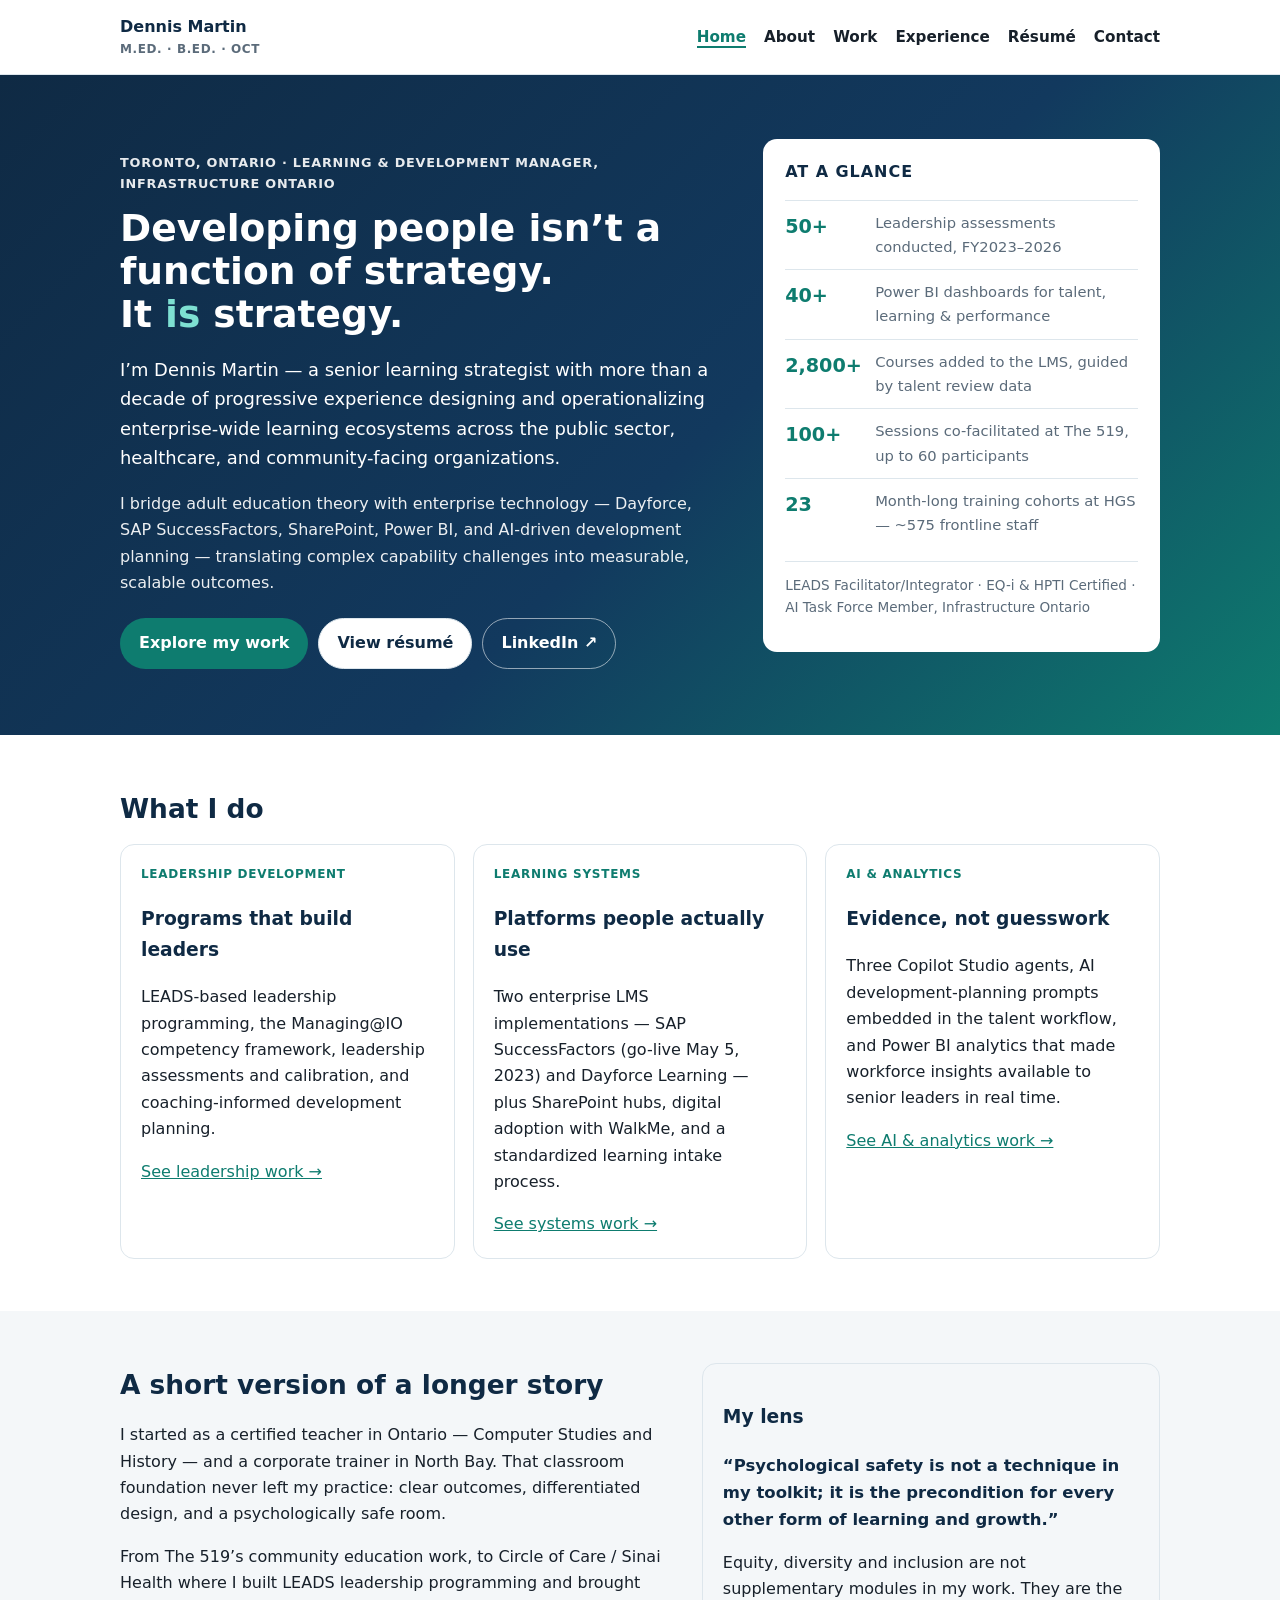
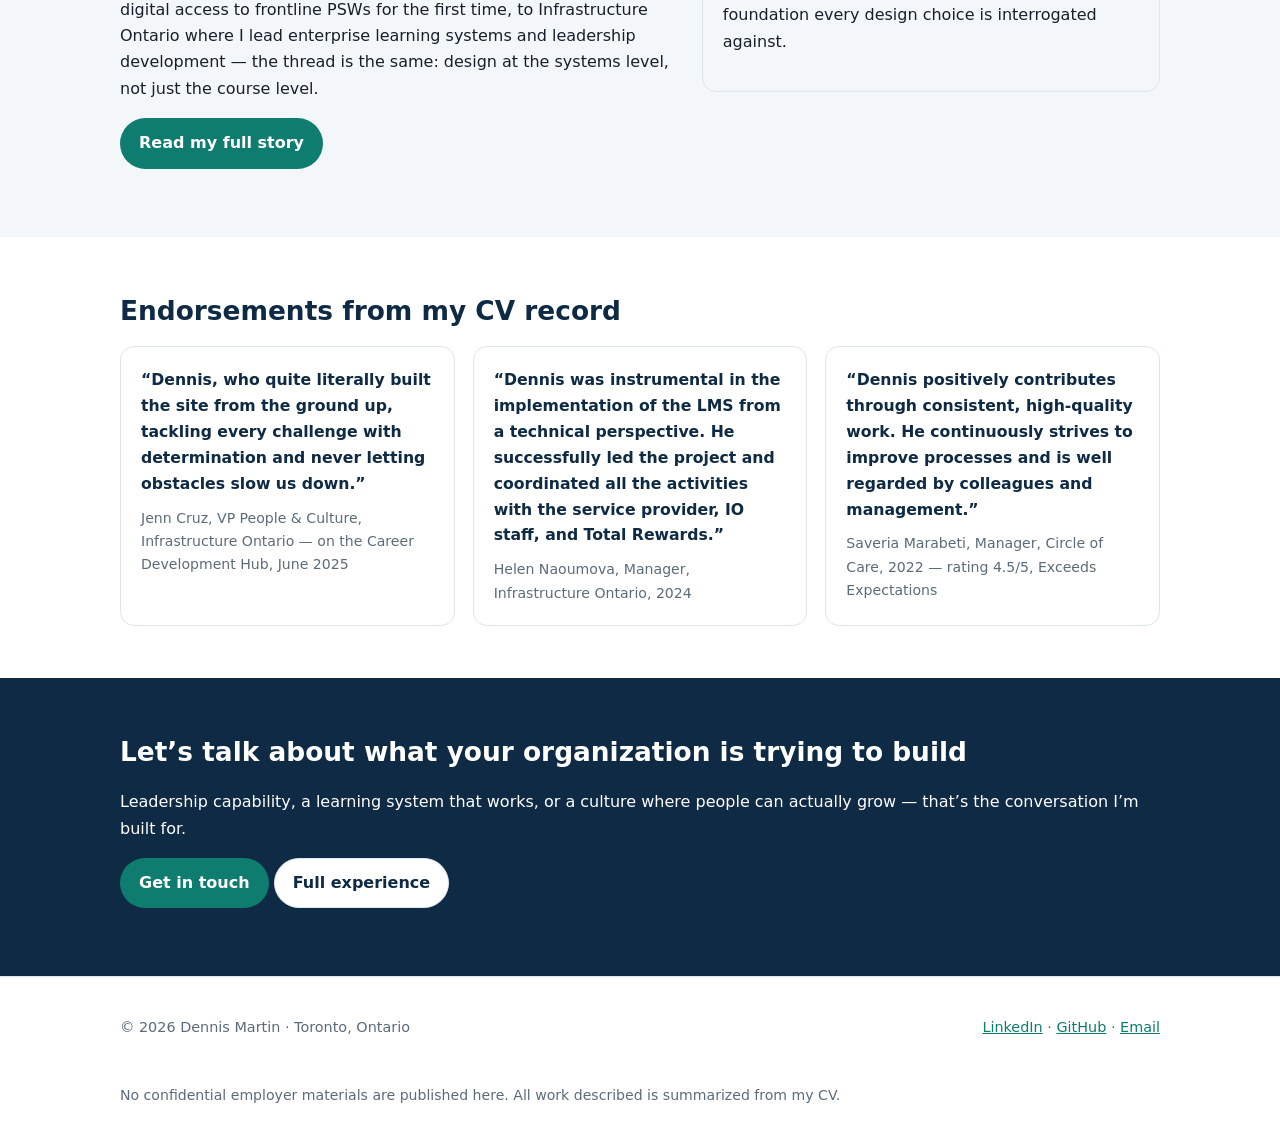
==== index.html @ 8f2740f2 "Publish portfolio v2 — full multi-page site" ====
<!DOCTYPE html><html lang="en-CA"><head><meta charset="UTF-8"><meta name="viewport" content="width=device-width, initial-scale=1"><title>Dennis Martin — Senior Learning Strategist | Toronto</title><meta name="description" content="Dennis Martin, M.Ed., B.Ed., OCT — Senior learning strategist in Toronto. Portfolio of enterprise learning, leadership, AI and analytics work."><link rel="stylesheet" href="styles.css"><link rel="icon" href="data:image/svg+xml,<svg xmlns='http://www.w3.org/2000/svg' viewBox='0 0 100 100'><rect width='100' height='100' rx='18' fill='%230f2a44'/><text x='50' y='68' font-size='52' text-anchor='middle' fill='white' font-family='Arial' font-weight='bold'>DM</text></svg>"><meta property="og:title" content="Dennis Martin — Senior Learning Strategist | Toronto"><meta property="og:description" content="Dennis Martin, M.Ed., B.Ed., OCT — Senior learning strategist in Toronto. Portfolio of enterprise learning, leadership, AI and analytics work."><meta property="og:type" content="website"></head><body><header class="site-header"><div class="container nav"><a class="brand" href="index.html">Dennis Martin <span>M.Ed. · B.Ed. · OCT</span></a><button class="menu-btn" aria-label="Toggle menu" onclick="document.body.classList.toggle('nav-open')">☰</button><nav aria-label="Main"><a href="index.html" class="active">Home</a><a href="about.html">About</a><a href="work.html">Work</a><a href="experience.html">Experience</a><a href="resume.html">Résumé</a><a href="contact.html">Contact</a></nav></div></header><main>
<section class="hero"><div class="container hero-grid"><div>
<p class="eyebrow">Toronto, Ontario · Learning & Development Manager, Infrastructure Ontario</p>
<h1>Developing people isn’t a function of strategy.<br>It <em>is</em> strategy.</h1>
<p class="lede">I’m Dennis Martin — a senior learning strategist with more than a decade of progressive experience designing and operationalizing enterprise-wide learning ecosystems across the public sector, healthcare, and community-facing organizations.</p>
<p class="lede2">I bridge adult education theory with enterprise technology — Dayforce, SAP SuccessFactors, SharePoint, Power BI, and AI-driven development planning — translating complex capability challenges into measurable, scalable outcomes.</p>
<div class="cta-row"><a class="btn primary" href="work.html">Explore my work</a><a class="btn light" href="resume.html">View résumé</a><a class="btn ghost" href="https://www.linkedin.com/in/dujms" target="_blank" rel="noopener">LinkedIn ↗</a></div>
</div>
<aside class="hero-card"><h2>At a glance</h2><ul class="stats">
<li><strong>50+</strong><span>Leadership assessments conducted, FY2023–2026</span></li>
<li><strong>40+</strong><span>Power BI dashboards for talent, learning &amp; performance</span></li>
<li><strong>2,800+</strong><span>Courses added to the LMS, guided by talent review data</span></li>
<li><strong>100+</strong><span>Sessions co-facilitated at The 519, up to 60 participants</span></li>
<li><strong>23</strong><span>Month-long training cohorts at HGS — ~575 frontline staff</span></li>
</ul><p class="card-foot">LEADS Facilitator/Integrator · EQ-i &amp; HPTI Certified · AI Task Force Member, Infrastructure Ontario</p></aside>
</div></section>

<section class="section"><div class="container">
<h2>What I do</h2><div class="grid cards">
<article class="card"><p class="tag">Leadership Development</p><h3>Programs that build leaders</h3><p>LEADS-based leadership programming, the Managing@IO competency framework, leadership assessments and calibration, and coaching-informed development planning.</p><a href="work.html#leadership">See leadership work →</a></article>
<article class="card"><p class="tag">Learning Systems</p><h3>Platforms people actually use</h3><p>Two enterprise LMS implementations — SAP SuccessFactors (go-live May 5, 2023) and Dayforce Learning — plus SharePoint hubs, digital adoption with WalkMe, and a standardized learning intake process.</p><a href="work.html#systems">See systems work →</a></article>
<article class="card"><p class="tag">AI &amp; Analytics</p><h3>Evidence, not guesswork</h3><p>Three Copilot Studio agents, AI development-planning prompts embedded in the talent workflow, and Power BI analytics that made workforce insights available to senior leaders in real time.</p><a href="work.html#ai">See AI &amp; analytics work →</a></article>
</div></div></section>

<section class="section alt"><div class="container two-col"><div>
<h2>A short version of a longer story</h2>
<p>I started as a certified teacher in Ontario — Computer Studies and History — and a corporate trainer in North Bay. That classroom foundation never left my practice: clear outcomes, differentiated design, and a psychologically safe room.</p>
<p>From The 519’s community education work, to Circle of Care / Sinai Health where I built LEADS leadership programming and brought digital access to frontline PSWs for the first time, to Infrastructure Ontario where I lead enterprise learning systems and leadership development — the thread is the same: design at the systems level, not just the course level.</p>
<p><a class="btn primary" href="about.html">Read my full story</a></p>
</div><div class="philosophy"><h3>My lens</h3><blockquote>“Psychological safety is not a technique in my toolkit; it is the precondition for every other form of learning and growth.”</blockquote><p>Equity, diversity and inclusion are not supplementary modules in my work. They are the foundation every design choice is interrogated against.</p></div></div></section>

<section class="section"><div class="container"><h2>Endorsements from my CV record</h2><div class="grid cards">
<figure class="quote-card"><blockquote>“Dennis, who quite literally built the site from the ground up, tackling every challenge with determination and never letting obstacles slow us down.”</blockquote><figcaption>Jenn Cruz, VP People &amp; Culture, Infrastructure Ontario — on the Career Development Hub, June 2025</figcaption></figure>
<figure class="quote-card"><blockquote>“Dennis was instrumental in the implementation of the LMS from a technical perspective. He successfully led the project and coordinated all the activities with the service provider, IO staff, and Total Rewards.”</blockquote><figcaption>Helen Naoumova, Manager, Infrastructure Ontario, 2024</figcaption></figure>
<figure class="quote-card"><blockquote>“Dennis positively contributes through consistent, high-quality work. He continuously strives to improve processes and is well regarded by colleagues and management.”</blockquote><figcaption>Saveria Marabeti, Manager, Circle of Care, 2022 — rating 4.5/5, Exceeds Expectations</figcaption></figure>
</div></div></section>

<section class="section contact"><div class="container"><h2>Let’s talk about what your organization is trying to build</h2><p>Leadership capability, a learning system that works, or a culture where people can actually grow — that’s the conversation I’m built for.</p><p><a class="btn primary" href="contact.html">Get in touch</a> <a class="btn light" href="experience.html">Full experience</a></p></div></section>
</main><footer><div class="container footer-grid"><p>© <span class="yr"></span> Dennis Martin · Toronto, Ontario</p><p><a href="https://www.linkedin.com/in/dujms" target="_blank" rel="noopener">LinkedIn</a> · <a href="https://github.com/DennisMartinTO" target="_blank" rel="noopener">GitHub</a> · <a href="mailto:dennismartin1988@gmail.com">Email</a></p><p class="small">No confidential employer materials are published here. All work described is summarized from my CV.</p></div></footer><script src="script.js"></script></body></html>
---- styles.css ----
:root{--ink:#17202a;--muted:#5b6b7a;--navy:#0f2a44;--teal:#0e7c6f;--teal-light:#7ee0d2;--bg:#fff;--alt:#f4f7f9;--line:#dde6ec;--radius:14px}
*{box-sizing:border-box}html{scroll-behavior:smooth}body{margin:0;font-family:system-ui,-apple-system,Segoe UI,Roboto,Helvetica,Arial,sans-serif;color:var(--ink);line-height:1.65;background:var(--bg)}
a{color:var(--teal)}a:hover{text-decoration:underline}
.container{max-width:1080px;margin:0 auto;padding:0 20px}
.site-header{position:sticky;top:0;background:rgba(255,255,255,.97);border-bottom:1px solid var(--line);z-index:20}
.nav{display:flex;justify-content:space-between;align-items:center;padding:14px 20px;gap:16px}
.brand{font-weight:800;color:var(--navy);text-decoration:none}.brand span{display:block;font-weight:600;color:var(--muted);font-size:.75rem;letter-spacing:.05em;text-transform:uppercase}
nav a{color:var(--ink);text-decoration:none;margin-left:18px;font-weight:600;font-size:.95rem}nav a.active{color:var(--teal);border-bottom:2px solid var(--teal)}
.menu-btn{display:none;background:none;border:1px solid var(--line);border-radius:8px;font-size:1.2rem;padding:4px 10px;cursor:pointer}
@media(max-width:760px){.menu-btn{display:block}.nav nav{display:none;width:100%}.nav{flex-wrap:wrap}body.nav-open .nav nav{display:block}body.nav-open nav a{display:block;margin:10px 0}.hero-grid,.two-col{grid-template-columns:1fr!important}.grid.cards,.grid.skills{grid-template-columns:1fr!important}h1{font-size:1.9rem!important}}
.hero{background:linear-gradient(135deg,#0f2a44,#12395e 55%,#0e7c6f);color:#fff;padding:64px 0 56px}
.hero-grid{display:grid;grid-template-columns:1.55fr 1fr;gap:28px;align-items:start}
.page-head{background:var(--alt);border-bottom:1px solid var(--line);padding:48px 0 36px}
.eyebrow{letter-spacing:.06em;text-transform:uppercase;font-size:.8rem;font-weight:700}.hero .eyebrow{opacity:.9}.page-head .eyebrow{color:var(--teal)}
h1{font-size:2.35rem;line-height:1.15;margin:.4rem 0 1rem;color:inherit}.page-head h1,.section h1{color:var(--navy)}h1 em{color:var(--teal-light);font-style:normal}
h2{font-size:1.65rem;color:var(--navy);margin:0 0 14px}h3{color:var(--navy)}h4{color:var(--navy);margin-bottom:6px}
.lede{font-size:1.12rem;max-width:38rem}.lede2{opacity:.92;max-width:38rem}.lede-dark{font-size:1.1rem;color:var(--muted);max-width:44rem}
.cta-row{display:flex;gap:10px;flex-wrap:wrap;margin:22px 0 10px}
.btn{display:inline-block;padding:11px 18px;border-radius:999px;border:1px solid var(--line);background:#fff;color:var(--navy);text-decoration:none;font-weight:700;cursor:pointer}
.btn.primary{background:var(--teal);color:#fff;border-color:transparent}.btn.light{background:#fff;color:var(--navy)}.btn.ghost{background:transparent;color:#fff;border-color:rgba(255,255,255,.55)}
.hero-card{background:#fff;color:var(--ink);border-radius:var(--radius);padding:20px 22px}
.hero-card h2{font-size:1rem;text-transform:uppercase;letter-spacing:.06em}
.stats{list-style:none;padding:0;margin:0}.stats li{display:flex;gap:12px;padding:10px 0;border-top:1px solid var(--line)}.stats strong{font-size:1.2rem;color:var(--teal);min-width:78px}.stats span{color:var(--muted);font-size:.92rem}
.card-foot{font-size:.85rem;color:var(--muted);border-top:1px solid var(--line);padding-top:12px}
.section{padding:52px 0}.section.alt{background:var(--alt)}
.two-col{display:grid;grid-template-columns:1.2fr 1fr;gap:32px}
.philosophy{background:var(--alt);border:1px solid var(--line);border-radius:var(--radius);padding:20px;height:fit-content}
blockquote{margin:0 0 10px;font-size:1.03rem;font-weight:600;color:var(--navy)}
.grid{display:grid;gap:18px}.grid.cards{grid-template-columns:1fr 1fr 1fr}.grid.skills{grid-template-columns:1fr 1fr 1fr 1fr}
@media(max-width:1000px){.grid.cards{grid-template-columns:1fr 1fr}.grid.skills{grid-template-columns:1fr 1fr}}
.card,.quote-card{background:#fff;border:1px solid var(--line);border-radius:var(--radius);padding:20px;margin:0}
.quote-card blockquote{font-size:.98rem}
figcaption{color:var(--muted);font-size:.88rem;margin-top:8px}
.tag{font-size:.75rem;letter-spacing:.06em;text-transform:uppercase;color:var(--teal);font-weight:800;margin:0 0 6px}
.cases{display:grid;gap:22px}.case{background:#fff;border:1px solid var(--line);border-radius:var(--radius);padding:24px}.case .org{color:var(--muted);font-weight:700;margin-top:-8px}
.prose{max-width:780px}.prose p,.prose li{font-size:1.02rem}
.timeline{list-style:none;padding:0;margin:0;border-left:3px solid var(--line)}
.timeline li{padding:0 0 26px 22px;position:relative}.timeline li::before{content:"";position:absolute;left:-8px;top:6px;width:13px;height:13px;border-radius:50%;background:var(--teal)}
.when{color:var(--muted);font-weight:700;font-size:.88rem;text-transform:uppercase;letter-spacing:.04em}
.plain li{margin-bottom:10px}
.contact{background:var(--navy);color:#fff}.contact h2{color:#fff}
.small{font-size:.88rem;color:var(--muted)}.contact .small{color:#cfe0ea}
footer{padding:24px 0;color:var(--muted);font-size:.9rem;border-top:1px solid var(--line)}
.footer-grid{display:flex;justify-content:space-between;gap:16px;flex-wrap:wrap}
/* Resume */
.resume{max-width:820px;background:#fff;border:1px solid var(--line);border-radius:var(--radius);padding:36px}
.resume-head{border-bottom:3px solid var(--teal);padding-bottom:14px;margin-bottom:18px}.resume-head h1{color:var(--navy);margin:0}.resume-sub{font-weight:700;color:var(--teal)}
.resume h2{font-size:1.05rem;text-transform:uppercase;letter-spacing:.06em;border-bottom:1px solid var(--line);padding-bottom:4px;margin-top:22px}
.resume-actions{display:flex;gap:10px;margin-bottom:16px;justify-content:flex-end}
@media print{.site-header,footer,.resume-actions{display:none!important}.section{padding:0}.resume{border:none;padding:0;max-width:none}body{font-size:11pt}}
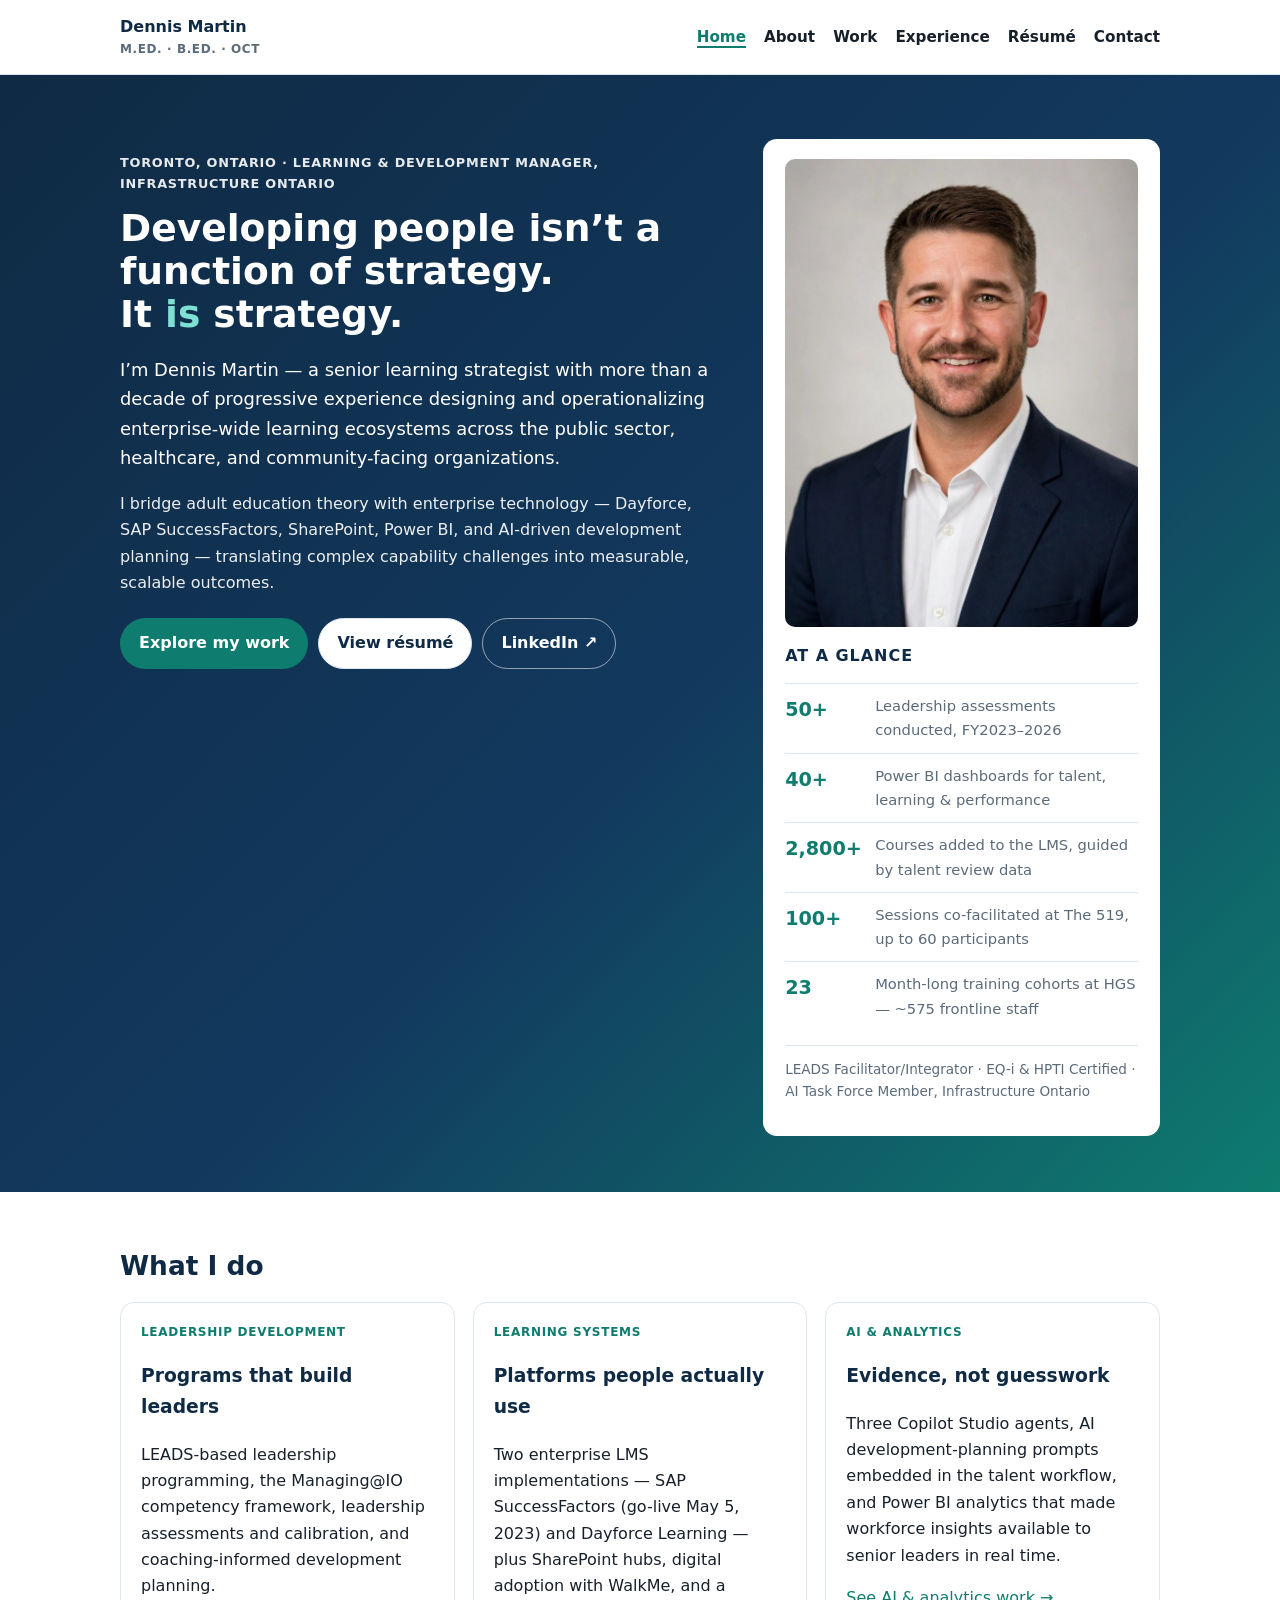
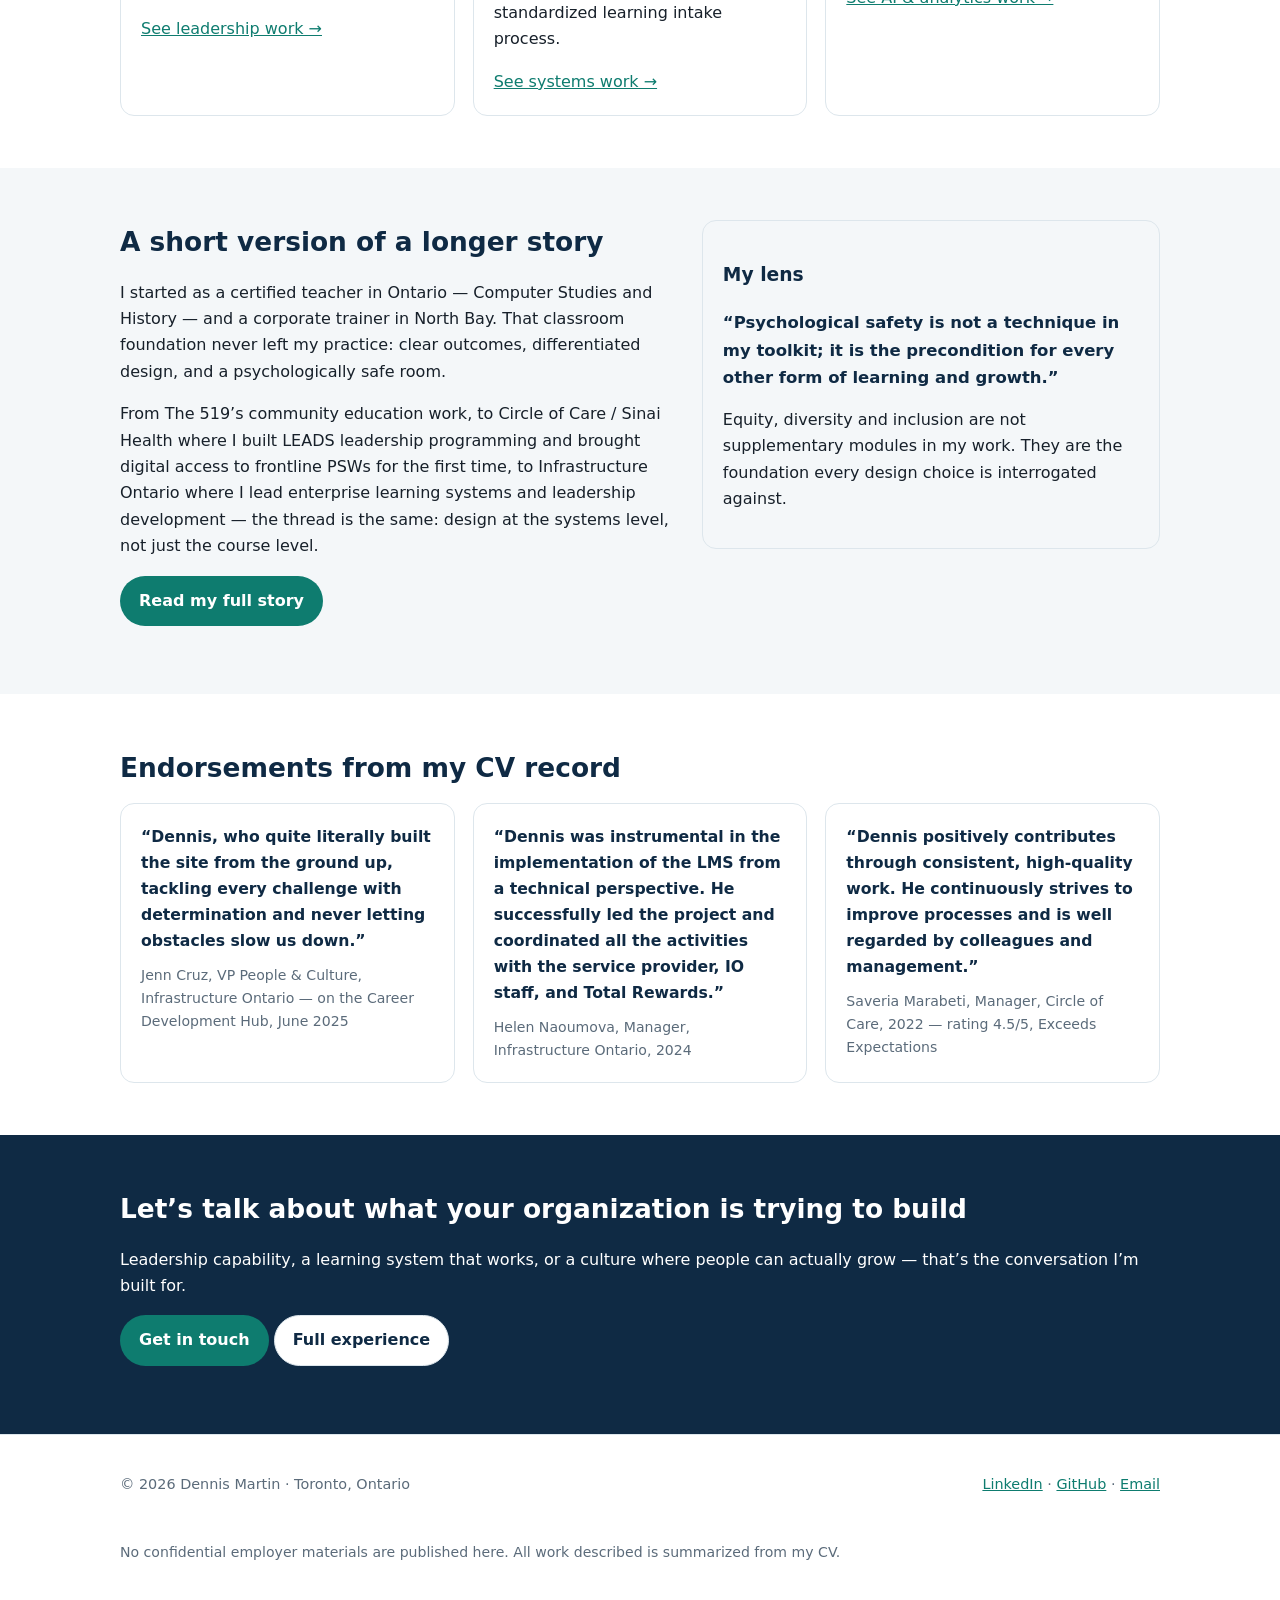
==== commit 6b82a19d: "Add LinkedIn headshot to home and about pages" ====
--- a/index.html
+++ b/index.html
@@ -6,7 +6,7 @@
 <p class="lede2">I bridge adult education theory with enterprise technology — Dayforce, SAP SuccessFactors, SharePoint, Power BI, and AI-driven development planning — translating complex capability challenges into measurable, scalable outcomes.</p>
 <div class="cta-row"><a class="btn primary" href="work.html">Explore my work</a><a class="btn light" href="resume.html">View résumé</a><a class="btn ghost" href="https://www.linkedin.com/in/dujms" target="_blank" rel="noopener">LinkedIn ↗</a></div>
 </div>
-<aside class="hero-card"><h2>At a glance</h2><ul class="stats">
+<aside class="hero-card"><img class="headshot" src="headshot.jpg" alt="Professional headshot of Dennis Martin" width="720" loading="eager"><h2>At a glance</h2><ul class="stats">
 <li><strong>50+</strong><span>Leadership assessments conducted, FY2023–2026</span></li>
 <li><strong>40+</strong><span>Power BI dashboards for talent, learning &amp; performance</span></li>
 <li><strong>2,800+</strong><span>Courses added to the LMS, guided by talent review data</span></li>
--- a/styles.css
+++ b/styles.css
@@ -48,3 +48,7 @@
 .resume h2{font-size:1.05rem;text-transform:uppercase;letter-spacing:.06em;border-bottom:1px solid var(--line);padding-bottom:4px;margin-top:22px}
 .resume-actions{display:flex;gap:10px;margin-bottom:16px;justify-content:flex-end}
 @media print{.site-header,footer,.resume-actions{display:none!important}.section{padding:0}.resume{border:none;padding:0;max-width:none}body{font-size:11pt}}
+
+.headshot{width:100%;height:auto;border-radius:10px;display:block;margin-bottom:16px;object-fit:cover}
+.about-photo{max-width:340px;float:right;margin:0 0 18px 22px}
+@media(max-width:760px){.about-photo{float:none;max-width:100%;margin:0 0 16px 0}}
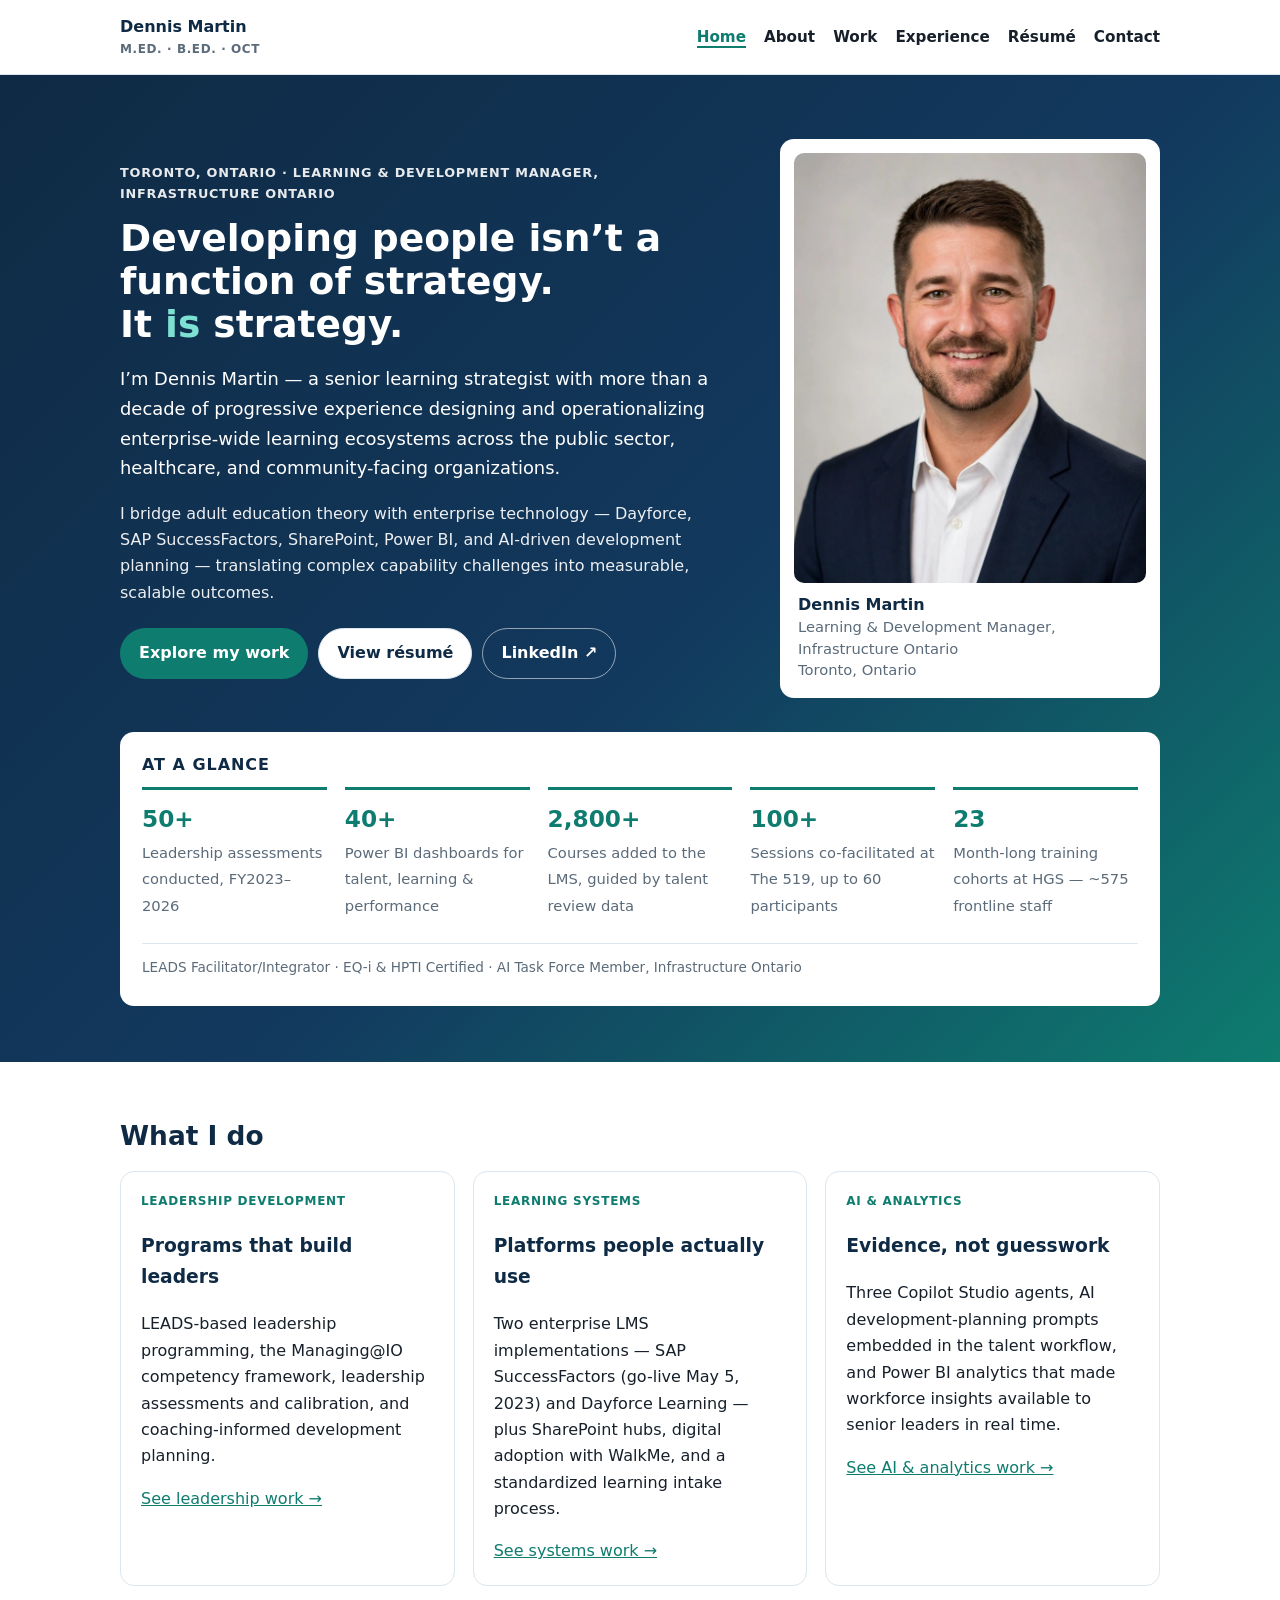
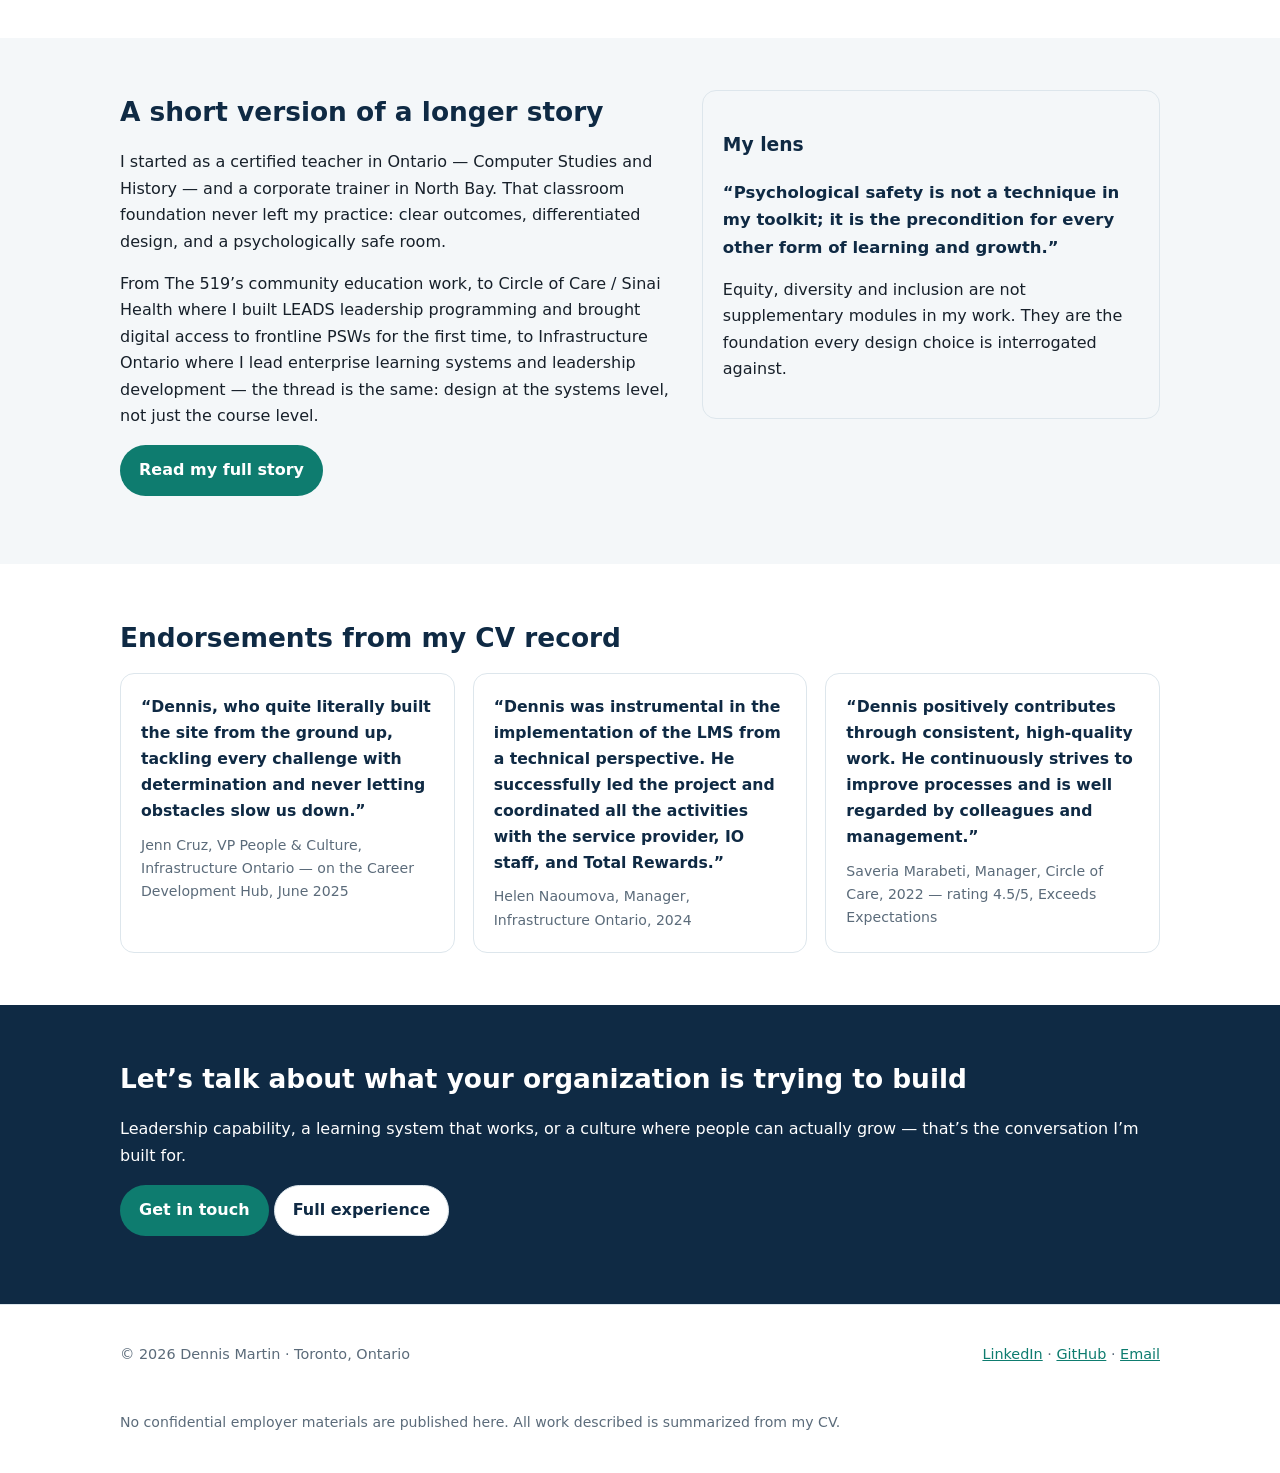
==== commit 4a8bc725: "Redesign hero — photo right, At a glance full-width below" ====
--- a/index.html
+++ b/index.html
@@ -1,19 +1,20 @@
 <!DOCTYPE html><html lang="en-CA"><head><meta charset="UTF-8"><meta name="viewport" content="width=device-width, initial-scale=1"><title>Dennis Martin — Senior Learning Strategist | Toronto</title><meta name="description" content="Dennis Martin, M.Ed., B.Ed., OCT — Senior learning strategist in Toronto. Portfolio of enterprise learning, leadership, AI and analytics work."><link rel="stylesheet" href="styles.css"><link rel="icon" href="data:image/svg+xml,<svg xmlns='http://www.w3.org/2000/svg' viewBox='0 0 100 100'><rect width='100' height='100' rx='18' fill='%230f2a44'/><text x='50' y='68' font-size='52' text-anchor='middle' fill='white' font-family='Arial' font-weight='bold'>DM</text></svg>"><meta property="og:title" content="Dennis Martin — Senior Learning Strategist | Toronto"><meta property="og:description" content="Dennis Martin, M.Ed., B.Ed., OCT — Senior learning strategist in Toronto. Portfolio of enterprise learning, leadership, AI and analytics work."><meta property="og:type" content="website"></head><body><header class="site-header"><div class="container nav"><a class="brand" href="index.html">Dennis Martin <span>M.Ed. · B.Ed. · OCT</span></a><button class="menu-btn" aria-label="Toggle menu" onclick="document.body.classList.toggle('nav-open')">☰</button><nav aria-label="Main"><a href="index.html" class="active">Home</a><a href="about.html">About</a><a href="work.html">Work</a><a href="experience.html">Experience</a><a href="resume.html">Résumé</a><a href="contact.html">Contact</a></nav></div></header><main>
-<section class="hero"><div class="container hero-grid"><div>
+<section class="hero"><div class="container"><div class="hero-grid"><div>
 <p class="eyebrow">Toronto, Ontario · Learning & Development Manager, Infrastructure Ontario</p>
 <h1>Developing people isn’t a function of strategy.<br>It <em>is</em> strategy.</h1>
 <p class="lede">I’m Dennis Martin — a senior learning strategist with more than a decade of progressive experience designing and operationalizing enterprise-wide learning ecosystems across the public sector, healthcare, and community-facing organizations.</p>
 <p class="lede2">I bridge adult education theory with enterprise technology — Dayforce, SAP SuccessFactors, SharePoint, Power BI, and AI-driven development planning — translating complex capability challenges into measurable, scalable outcomes.</p>
 <div class="cta-row"><a class="btn primary" href="work.html">Explore my work</a><a class="btn light" href="resume.html">View résumé</a><a class="btn ghost" href="https://www.linkedin.com/in/dujms" target="_blank" rel="noopener">LinkedIn ↗</a></div>
 </div>
-<aside class="hero-card"><img class="headshot" src="headshot.jpg" alt="Professional headshot of Dennis Martin" width="720" loading="eager"><h2>At a glance</h2><ul class="stats">
+<aside class="photo-card"><img class="headshot hero-photo" src="headshot.jpg" alt="Professional headshot of Dennis Martin" width="720"><p class="photo-caption"><strong>Dennis Martin</strong><br>Learning &amp; Development Manager, Infrastructure Ontario<br>Toronto, Ontario</p></aside>
+
+</div><div class="stats-band"><h2>At a glance</h2><ul class="stats stats-horizontal">
 <li><strong>50+</strong><span>Leadership assessments conducted, FY2023–2026</span></li>
 <li><strong>40+</strong><span>Power BI dashboards for talent, learning &amp; performance</span></li>
 <li><strong>2,800+</strong><span>Courses added to the LMS, guided by talent review data</span></li>
 <li><strong>100+</strong><span>Sessions co-facilitated at The 519, up to 60 participants</span></li>
 <li><strong>23</strong><span>Month-long training cohorts at HGS — ~575 frontline staff</span></li>
-</ul><p class="card-foot">LEADS Facilitator/Integrator · EQ-i &amp; HPTI Certified · AI Task Force Member, Infrastructure Ontario</p></aside>
-</div></section>
+</ul><p class="card-foot">LEADS Facilitator/Integrator · EQ-i &amp; HPTI Certified · AI Task Force Member, Infrastructure Ontario</p></div></div></section>
 
 <section class="section"><div class="container">
 <h2>What I do</h2><div class="grid cards">
--- a/styles.css
+++ b/styles.css
@@ -35,7 +35,10 @@
 .cases{display:grid;gap:22px}.case{background:#fff;border:1px solid var(--line);border-radius:var(--radius);padding:24px}.case .org{color:var(--muted);font-weight:700;margin-top:-8px}
 .prose{max-width:780px}.prose p,.prose li{font-size:1.02rem}
 .timeline{list-style:none;padding:0;margin:0;border-left:3px solid var(--line)}
-.timeline li{padding:0 0 26px 22px;position:relative}.timeline li::before{content:"";position:absolute;left:-8px;top:6px;width:13px;height:13px;border-radius:50%;background:var(--teal)}
+.timeline>li{padding:0 0 26px 22px;position:relative}.timeline>li::before{content:"";position:absolute;left:-8px;top:6px;width:13px;height:13px;border-radius:50%;background:var(--teal)}
+.timeline>li ul{list-style:none;padding-left:2px;margin:8px 0 0}
+.timeline>li ul li{position:relative;padding:0 0 7px 20px}
+.timeline>li ul li::before{content:"";position:absolute;left:0;top:9px;width:9px;height:9px;border-radius:50%;background:var(--teal)}
 .when{color:var(--muted);font-weight:700;font-size:.88rem;text-transform:uppercase;letter-spacing:.04em}
 .plain li{margin-bottom:10px}
 .contact{background:var(--navy);color:#fff}.contact h2{color:#fff}
@@ -52,3 +55,15 @@
 .headshot{width:100%;height:auto;border-radius:10px;display:block;margin-bottom:16px;object-fit:cover}
 .about-photo{max-width:340px;float:right;margin:0 0 18px 22px}
 @media(max-width:760px){.about-photo{float:none;max-width:100%;margin:0 0 16px 0}}
+
+/* Hero redesign v3: photo right, stats full-width below */
+.hero-grid{align-items:center}
+.photo-card{background:#fff;color:var(--ink);border-radius:var(--radius);padding:14px;max-width:380px;justify-self:end;width:100%}
+.photo-card .hero-photo{height:430px;object-fit:cover;object-position:top center;margin-bottom:10px}
+.photo-caption{margin:2px 4px 4px;color:var(--muted);font-size:.92rem;line-height:1.45}.photo-caption strong{color:var(--navy);font-size:1rem}
+.stats-band{background:#fff;color:var(--ink);border-radius:var(--radius);padding:20px 22px 14px;margin-top:34px}
+.stats-band h2{font-size:1rem;text-transform:uppercase;letter-spacing:.06em;margin-bottom:8px}
+.stats-horizontal{display:grid!important;grid-template-columns:repeat(5,1fr);gap:18px}
+.stats-horizontal li{display:block!important;border-top:3px solid var(--teal)!important;padding-top:10px!important}
+.stats-horizontal strong{display:block;font-size:1.45rem!important;min-width:0!important;margin-bottom:2px}
+@media(max-width:900px){.stats-horizontal{grid-template-columns:repeat(2,1fr)}.photo-card{justify-self:start;max-width:340px}.photo-card .hero-photo{height:380px}}
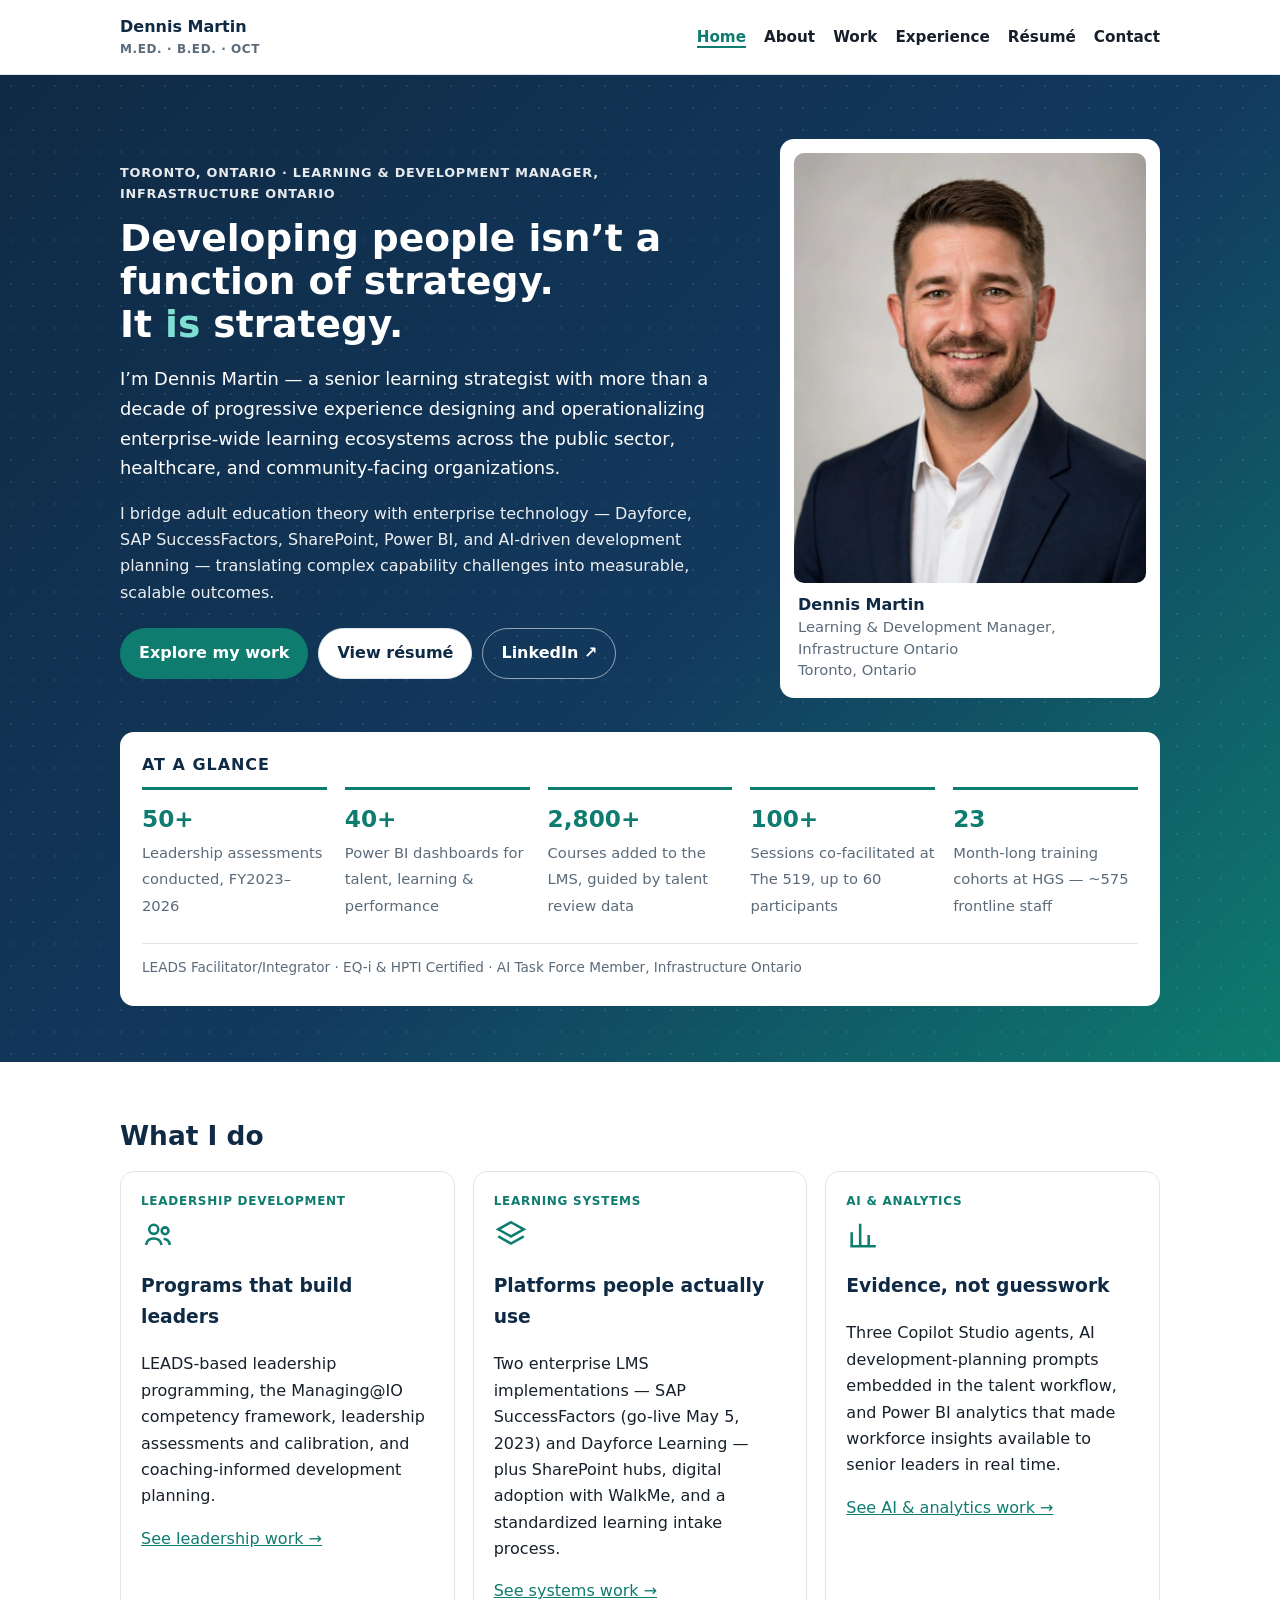
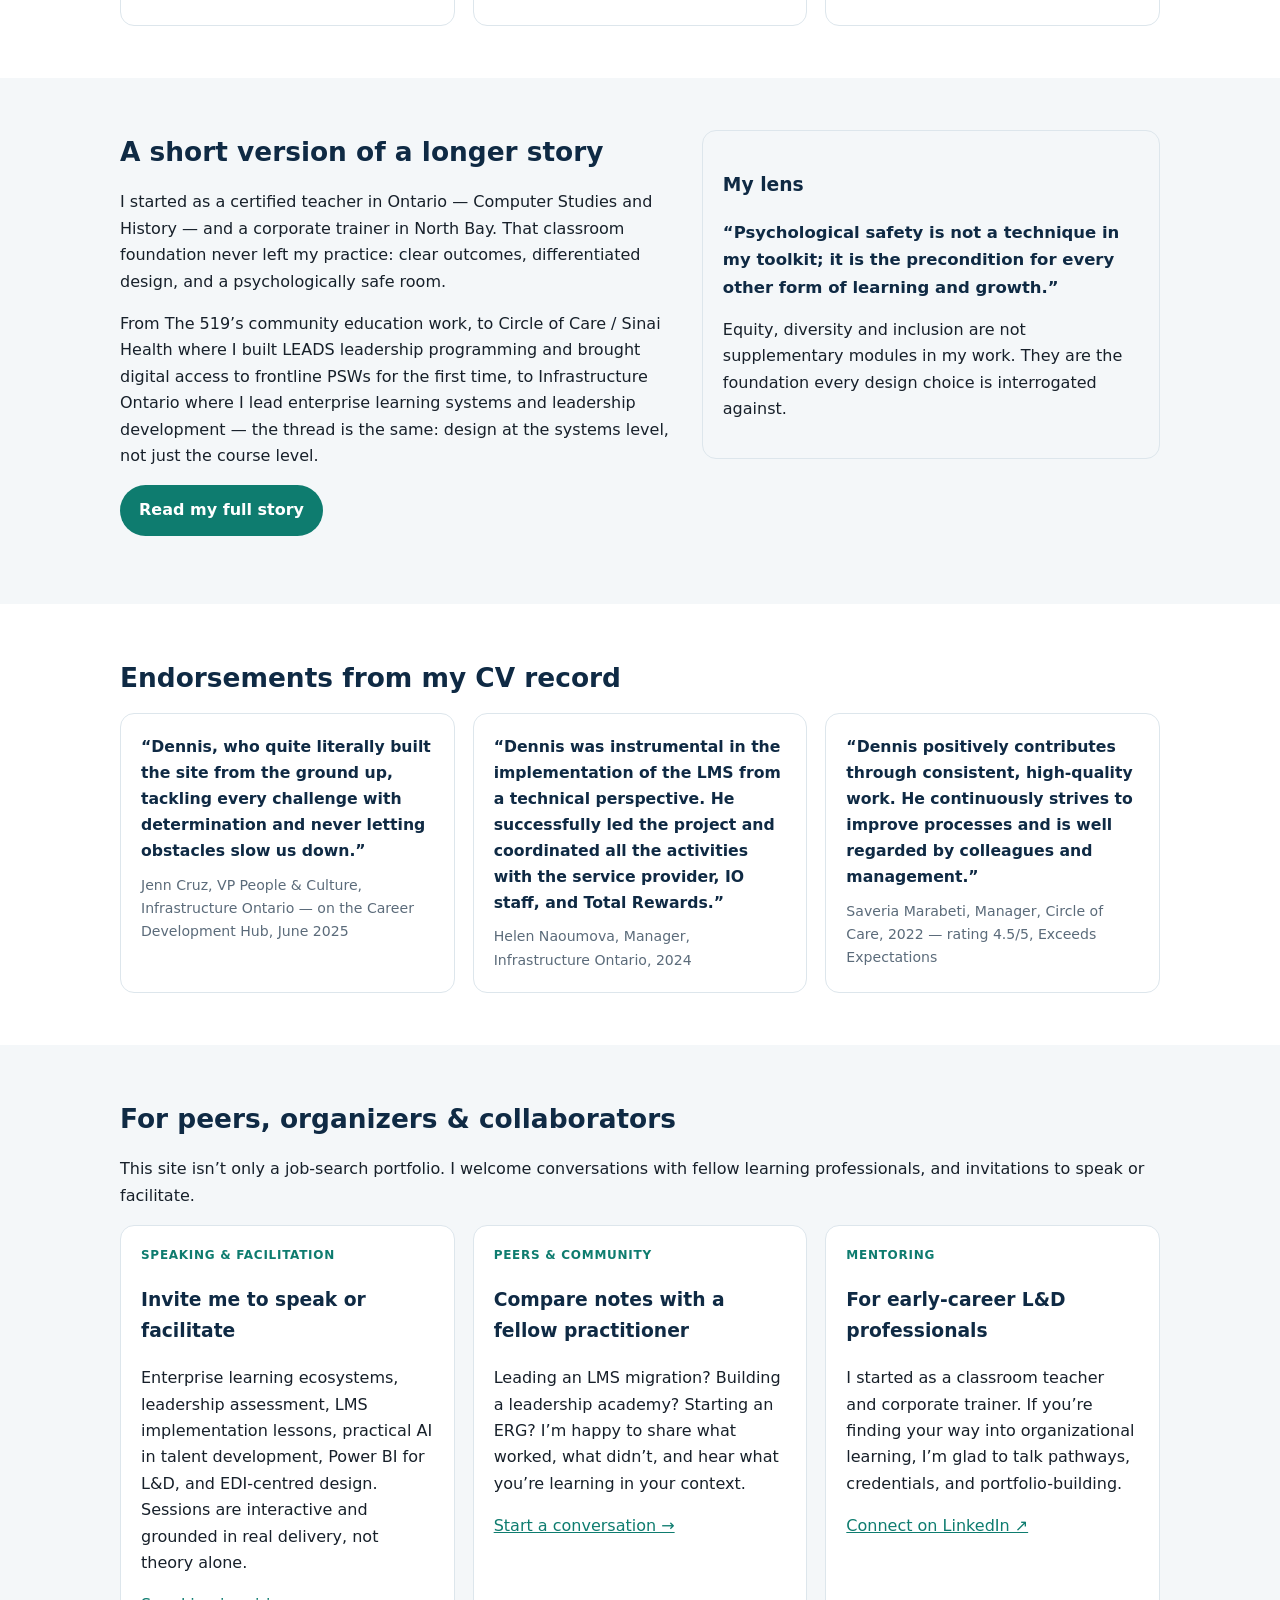
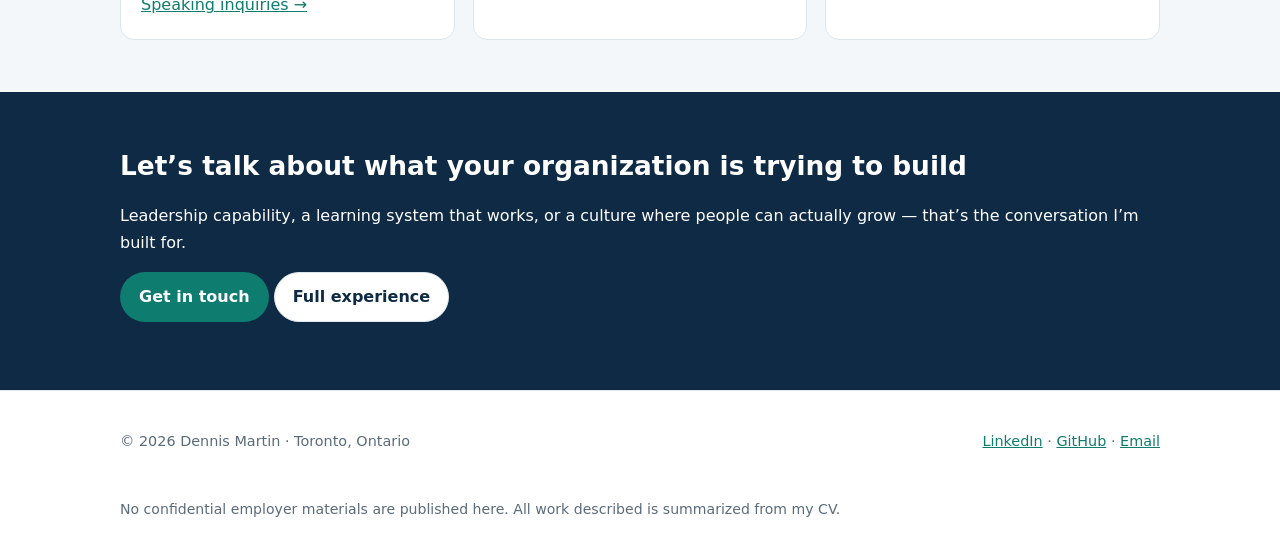
==== commit 02895fea: "v4: share image, case visuals & filters, PDF résumé, speaking/peers, analytics, SEO" ====
--- a/index.html
+++ b/index.html
@@ -1,4 +1,4 @@
-<!DOCTYPE html><html lang="en-CA"><head><meta charset="UTF-8"><meta name="viewport" content="width=device-width, initial-scale=1"><title>Dennis Martin — Senior Learning Strategist | Toronto</title><meta name="description" content="Dennis Martin, M.Ed., B.Ed., OCT — Senior learning strategist in Toronto. Portfolio of enterprise learning, leadership, AI and analytics work."><link rel="stylesheet" href="styles.css"><link rel="icon" href="data:image/svg+xml,<svg xmlns='http://www.w3.org/2000/svg' viewBox='0 0 100 100'><rect width='100' height='100' rx='18' fill='%230f2a44'/><text x='50' y='68' font-size='52' text-anchor='middle' fill='white' font-family='Arial' font-weight='bold'>DM</text></svg>"><meta property="og:title" content="Dennis Martin — Senior Learning Strategist | Toronto"><meta property="og:description" content="Dennis Martin, M.Ed., B.Ed., OCT — Senior learning strategist in Toronto. Portfolio of enterprise learning, leadership, AI and analytics work."><meta property="og:type" content="website"></head><body><header class="site-header"><div class="container nav"><a class="brand" href="index.html">Dennis Martin <span>M.Ed. · B.Ed. · OCT</span></a><button class="menu-btn" aria-label="Toggle menu" onclick="document.body.classList.toggle('nav-open')">☰</button><nav aria-label="Main"><a href="index.html" class="active">Home</a><a href="about.html">About</a><a href="work.html">Work</a><a href="experience.html">Experience</a><a href="resume.html">Résumé</a><a href="contact.html">Contact</a></nav></div></header><main>
+<!DOCTYPE html><html lang="en-CA"><head><meta charset="UTF-8"><meta name="viewport" content="width=device-width, initial-scale=1"><title>Dennis Martin — Senior Learning Strategist | Toronto</title><meta name="description" content="Dennis Martin, M.Ed., B.Ed., OCT — Senior learning strategist in Toronto. Portfolio of enterprise learning, leadership, AI and analytics work."><link rel="stylesheet" href="styles.css"><link rel="icon" href="data:image/svg+xml,<svg xmlns='http://www.w3.org/2000/svg' viewBox='0 0 100 100'><rect width='100' height='100' rx='18' fill='%230f2a44'/><text x='50' y='68' font-size='52' text-anchor='middle' fill='white' font-family='Arial' font-weight='bold'>DM</text></svg>"><meta property="og:title" content="Dennis Martin — Senior Learning Strategist | Toronto"><meta property="og:description" content="Dennis Martin, M.Ed., B.Ed., OCT — Senior learning strategist in Toronto. Portfolio of enterprise learning, leadership, AI and analytics work."><meta property="og:type" content="website"><meta property="og:image" content="https://dennismartinto.github.io/og-image.jpg"><meta property="og:url" content="https://dennismartinto.github.io/"><meta name="twitter:card" content="summary_large_image"><meta name="twitter:image" content="https://dennismartinto.github.io/og-image.jpg"><link rel="canonical" href="https://dennismartinto.github.io/"></head><body><header class="site-header"><div class="container nav"><a class="brand" href="index.html">Dennis Martin <span>M.Ed. · B.Ed. · OCT</span></a><button class="menu-btn" aria-label="Toggle menu" onclick="document.body.classList.toggle('nav-open')">☰</button><nav aria-label="Main"><a href="index.html" class="active">Home</a><a href="about.html">About</a><a href="work.html">Work</a><a href="experience.html">Experience</a><a href="resume.html">Résumé</a><a href="contact.html">Contact</a></nav></div></header><main>
 <section class="hero"><div class="container"><div class="hero-grid"><div>
 <p class="eyebrow">Toronto, Ontario · Learning & Development Manager, Infrastructure Ontario</p>
 <h1>Developing people isn’t a function of strategy.<br>It <em>is</em> strategy.</h1>
@@ -18,9 +18,9 @@
 
 <section class="section"><div class="container">
 <h2>What I do</h2><div class="grid cards">
-<article class="card"><p class="tag">Leadership Development</p><h3>Programs that build leaders</h3><p>LEADS-based leadership programming, the Managing@IO competency framework, leadership assessments and calibration, and coaching-informed development planning.</p><a href="work.html#leadership">See leadership work →</a></article>
-<article class="card"><p class="tag">Learning Systems</p><h3>Platforms people actually use</h3><p>Two enterprise LMS implementations — SAP SuccessFactors (go-live May 5, 2023) and Dayforce Learning — plus SharePoint hubs, digital adoption with WalkMe, and a standardized learning intake process.</p><a href="work.html#systems">See systems work →</a></article>
-<article class="card"><p class="tag">AI &amp; Analytics</p><h3>Evidence, not guesswork</h3><p>Three Copilot Studio agents, AI development-planning prompts embedded in the talent workflow, and Power BI analytics that made workforce insights available to senior leaders in real time.</p><a href="work.html#ai">See AI &amp; analytics work →</a></article>
+<article class="card"><p class="tag">Leadership Development</p><svg class="icon" viewBox="0 0 24 24" fill="none" stroke="currentColor" stroke-width="1.8" aria-hidden="true"><circle cx="9" cy="8" r="3.2"/><path d="M3.5 19c.6-3 2.8-4.5 5.5-4.5S13.9 16 14.5 19"/><circle cx="17" cy="9" r="2.4"/><path d="M16 14.7c2.3.2 3.9 1.6 4.4 4.3"/></svg><h3>Programs that build leaders</h3><p>LEADS-based leadership programming, the Managing@IO competency framework, leadership assessments and calibration, and coaching-informed development planning.</p><a href="work.html#leadership">See leadership work →</a></article>
+<article class="card"><p class="tag">Learning Systems</p><svg class="icon" viewBox="0 0 24 24" fill="none" stroke="currentColor" stroke-width="1.8" aria-hidden="true"><path d="M12 3l9 5-9 5-9-5 9-5z"/><path d="M3 13l9 5 9-5"/></svg><h3>Platforms people actually use</h3><p>Two enterprise LMS implementations — SAP SuccessFactors (go-live May 5, 2023) and Dayforce Learning — plus SharePoint hubs, digital adoption with WalkMe, and a standardized learning intake process.</p><a href="work.html#systems">See systems work →</a></article>
+<article class="card"><p class="tag">AI &amp; Analytics</p><svg class="icon" viewBox="0 0 24 24" fill="none" stroke="currentColor" stroke-width="1.8" aria-hidden="true"><path d="M4 20V10M10 20V4M16 20v-8M21 20H3"/></svg><h3>Evidence, not guesswork</h3><p>Three Copilot Studio agents, AI development-planning prompts embedded in the talent workflow, and Power BI analytics that made workforce insights available to senior leaders in real time.</p><a href="work.html#ai">See AI &amp; analytics work →</a></article>
 </div></div></section>
 
 <section class="section alt"><div class="container two-col"><div>
@@ -36,5 +36,10 @@
 <figure class="quote-card"><blockquote>“Dennis positively contributes through consistent, high-quality work. He continuously strives to improve processes and is well regarded by colleagues and management.”</blockquote><figcaption>Saveria Marabeti, Manager, Circle of Care, 2022 — rating 4.5/5, Exceeds Expectations</figcaption></figure>
 </div></div></section>
 
+<section class="section alt"><div class="container"><h2>For peers, organizers &amp; collaborators</h2><p class="section-intro">This site isn’t only a job-search portfolio. I welcome conversations with fellow learning professionals, and invitations to speak or facilitate.</p><div class="grid cards">
+<article class="card"><p class="tag">Speaking &amp; Facilitation</p><h3>Invite me to speak or facilitate</h3><p>Enterprise learning ecosystems, leadership assessment, LMS implementation lessons, practical AI in talent development, Power BI for L&amp;D, and EDI-centred design. Sessions are interactive and grounded in real delivery, not theory alone.</p><a href="contact.html">Speaking inquiries →</a></article>
+<article class="card"><p class="tag">Peers &amp; Community</p><h3>Compare notes with a fellow practitioner</h3><p>Leading an LMS migration? Building a leadership academy? Starting an ERG? I’m happy to share what worked, what didn’t, and hear what you’re learning in your context.</p><a href="contact.html">Start a conversation →</a></article>
+<article class="card"><p class="tag">Mentoring</p><h3>For early-career L&amp;D professionals</h3><p>I started as a classroom teacher and corporate trainer. If you’re finding your way into organizational learning, I’m glad to talk pathways, credentials, and portfolio-building.</p><a href="https://www.linkedin.com/in/dujms" target="_blank" rel="noopener">Connect on LinkedIn ↗</a></article>
+</div></div></section>
 <section class="section contact"><div class="container"><h2>Let’s talk about what your organization is trying to build</h2><p>Leadership capability, a learning system that works, or a culture where people can actually grow — that’s the conversation I’m built for.</p><p><a class="btn primary" href="contact.html">Get in touch</a> <a class="btn light" href="experience.html">Full experience</a></p></div></section>
-</main><footer><div class="container footer-grid"><p>© <span class="yr"></span> Dennis Martin · Toronto, Ontario</p><p><a href="https://www.linkedin.com/in/dujms" target="_blank" rel="noopener">LinkedIn</a> · <a href="https://github.com/DennisMartinTO" target="_blank" rel="noopener">GitHub</a> · <a href="mailto:dennismartin1988@gmail.com">Email</a></p><p class="small">No confidential employer materials are published here. All work described is summarized from my CV.</p></div></footer><script src="script.js"></script></body></html>+</main><footer><div class="container footer-grid"><p>© <span class="yr"></span> Dennis Martin · Toronto, Ontario</p><p><a href="https://www.linkedin.com/in/dujms" target="_blank" rel="noopener">LinkedIn</a> · <a href="https://github.com/DennisMartinTO" target="_blank" rel="noopener">GitHub</a> · <a href="mailto:dennismartin1988@gmail.com">Email</a></p><p class="small">No confidential employer materials are published here. All work described is summarized from my CV.</p></div></footer><script src="script.js"></script><script data-goatcounter="https://dennismartinto.goatcounter.com/count" async src="https://gc.zgo.at/count.js"></script></body></html>
--- a/styles.css
+++ b/styles.css
@@ -67,3 +67,15 @@
 .stats-horizontal li{display:block!important;border-top:3px solid var(--teal)!important;padding-top:10px!important}
 .stats-horizontal strong{display:block;font-size:1.45rem!important;min-width:0!important;margin-bottom:2px}
 @media(max-width:900px){.stats-horizontal{grid-template-columns:repeat(2,1fr)}.photo-card{justify-self:start;max-width:340px}.photo-card .hero-photo{height:380px}}
+
+.hero{background-image:radial-gradient(rgba(255,255,255,.08) 1px,transparent 1.4px),linear-gradient(135deg,#0f2a44,#12395e 55%,#0e7c6f);background-size:22px 22px,cover}
+.icon{width:34px;height:34px;color:var(--teal);display:block;margin-bottom:8px}
+.filter-bar{display:flex;gap:8px;flex-wrap:wrap;margin-bottom:20px}
+.filter-btn{padding:8px 16px;border-radius:999px;border:1px solid var(--line);background:#fff;font-weight:700;cursor:pointer;color:var(--navy)}
+.filter-btn.active{background:var(--teal);color:#fff;border-color:transparent}
+.flow{display:flex;gap:10px;flex-wrap:wrap;align-items:stretch;margin:14px 0}
+.chip{background:var(--alt);border:1px solid var(--line);border-top:3px solid var(--teal);border-radius:10px;padding:10px 14px;font-weight:700;color:var(--navy);font-size:.92rem}
+.chip small{font-weight:600;color:var(--muted)}
+.arrow{align-self:center;color:var(--teal);font-weight:800;font-size:1.2rem}
+.case-toggle{margin-top:12px;background:none;border:1px solid var(--line);border-radius:999px;padding:6px 14px;font-weight:700;cursor:pointer;color:var(--teal)}
+.case.collapsed .case-body{display:none}
